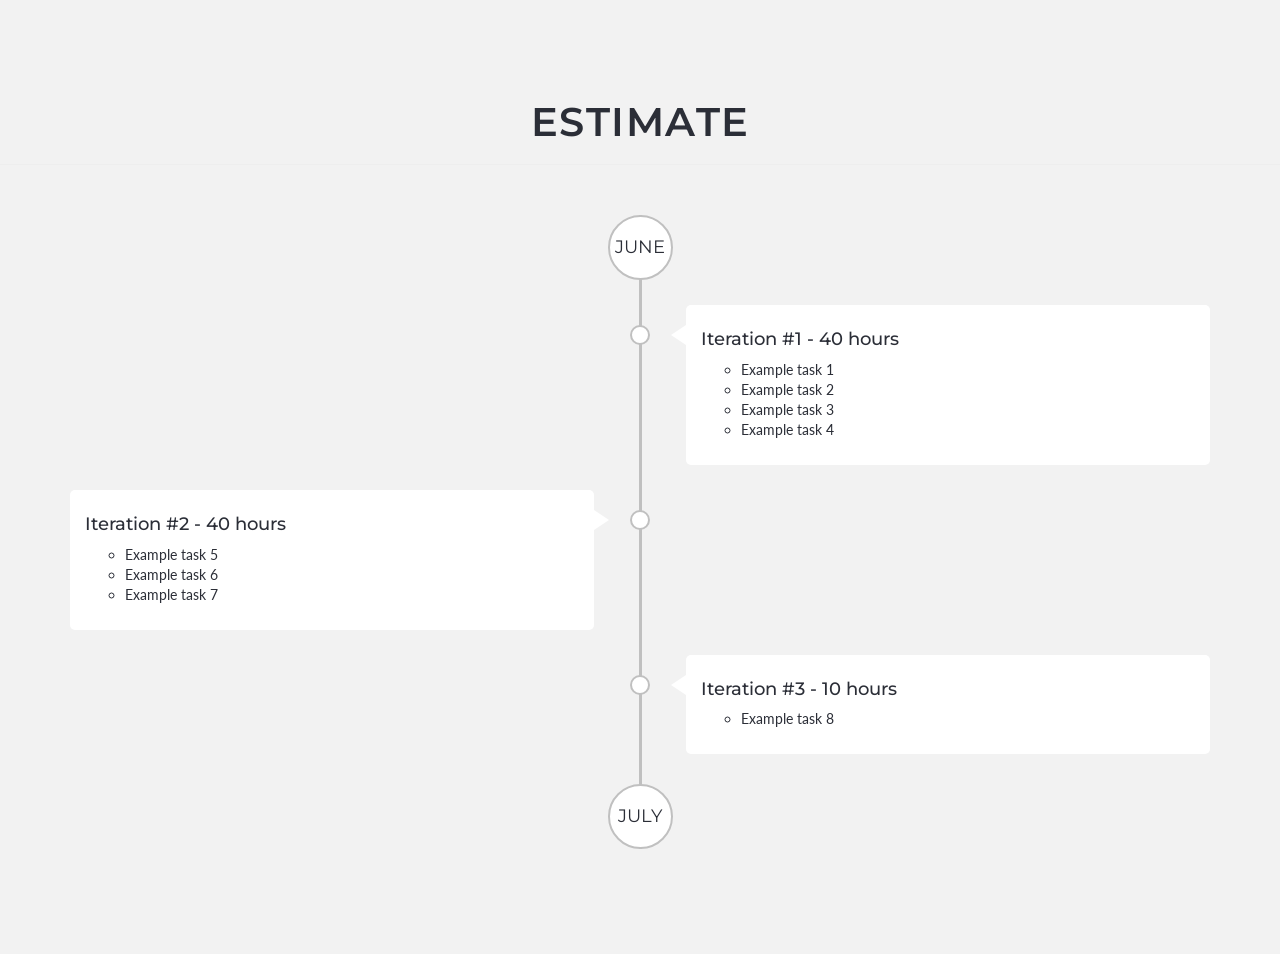
==== public/index.html @ 332f1a4d "Create ruby structure" ====
<!DOCTYPE html>
<html lang="en">
  <head>
    <meta charset="UTF-8">
    <title>Timeline for Proposals</title>
    <!-- Stylesheets -->
    <link rel="stylesheet" type="text/css" href="css/bootstrap.min.css">
    <link rel="stylesheet" type="text/css" href="css/animate.css">
    <link rel="stylesheet" type="text/css" href="css/timeline.css">
    
    <!-- Fonts -->
    <link href='http://fonts.googleapis.com/css?family=Montserrat:700,400' rel='stylesheet' type='text/css'>
    <link href='http://fonts.googleapis.com/css?family=Lato:100,300,400,700' rel='stylesheet' type='text/css'>

  </head>
  <body>
    <section id="history">
      <div class="title">
        <h1>ESTIMATE</h1>
        <hr>
      </div>
        <div class="container">
          <ul class="timeline"></ul>
      </div>
    </section>

    <script type="text/javascript" src="js/yaml.js"></script>
    <script src="//code.jquery.com/jquery-1.11.0.min.js"></script>
    <script type="text/javascript" src="js/main.js"></script>

  </body>
</html>
---- public/css/timeline.css ----
/* =Common Styles
-------------------------------------------------------------- */

body {
  font-family: 'Montserrat', 'sans-serif';
  color: #2b2e37;
}

p {
  font-family: 'Lato', 'sans-serif';
}

section {
  padding-top: 80px;
  padding-bottom: 80px;
  min-height: 300px;
  background-color: #fff;
  position: relative;
  z-index: 10;
}

.title h1 {
  text-align: center;
  font-size: 40px;
  font-weight: 600;
  letter-spacing: 1.5px;
}

.center {
  text-align: center;
}

/* =Background
-------------------------------------------------------------- */

#backgrounds {
  position: fixed;
  width: 100%;
  height: 100%;
  top: 0;
  left: 0;
}

/* =Timeline
-------------------------------------------------------------- */

#history{
  background-color: #F2F2F2;
}

.timeline {
  padding: 0;
  margin: 0;
  list-style: none;
  position: relative;
}

.timeline:before {
  content: " ";
  top: 0;
  bottom: 0;
  position: absolute;
  width: 3px;
  background-color: #c0c0c0;
  left: 0;
  right: 0;
  margin: auto;
}

.timeline > li {
  position: relative;
  margin-bottom: 25px;
}

.timeline > li:before, .timeline > li:after {
  content: " ";
  display: table;
}

.timeline > li:after {
  clear: both;
}

.month {
  width: 65px;
  height: 65px;
  margin: 30px auto;
  text-align: center;
  background-color: #fff;
  border: 2px solid #c0c0c0;
  border-radius: 50%;
  font-size: 18px;
  z-index: 100;
  position: relative;
  line-height: 60px;
}

.timeline-panel {
  width: 46%;
  float: left;
  background-color: #FFF;
  border-radius: 5px;
  padding: 15px;
  transition: all .3s ease;
}

.timeline-panel:before {
  content: "";
  position: absolute;
  border-top: 10px solid rgba(0, 0, 0, 0);
  border-bottom: 10px solid rgba(0, 0, 0, 0);
  top: 20px;
  transition: all .3s ease;
}

.timeline-panel:after {
  content: "";
  position: absolute;
  width: 20px;
  height: 20px;
  background-color: #FFF;
  top: 20px;
  border-radius: 50%;
  left: 50%;
  margin-left: -10px;
  border: 2px solid #c0c0c0;
  transition: all .3s ease;
}

.timeline-panel.left {
  text-align: left;
}

.timeline-panel.left:before {
  left: 0;
  margin-left: 46%;
  border-left: 15px solid #FFF;
}

.timeline-panel.right {
  float: right;
}

.timeline-panel.right:hover {
  margin-left: 0;
  margin-right: 1%;
}

.timeline-panel.right:hover:before {
  margin-right: 47%;
}

.timeline-panel.right:before {
  border-right: 15px solid #fff;
  right: 0;
  margin-right: 46%;
}

.timeline-panel:hover {
  cursor: default;
  margin-left: 1%;
}

.timeline-panel:hover:before {
  margin-left: 47%;
}

.timeline-panel:hover:after {
  border: 6px solid transparent;
}

.timeline-panel p {
  font-size: 14px;
  color: #2b2e37;
}

.date {
  display: block;
  font-family: 'Lato', 'sans-serif';
  font-size: 19px;
}

.timeline-panel:hover:after {
  border-color: #31BE6F;
}
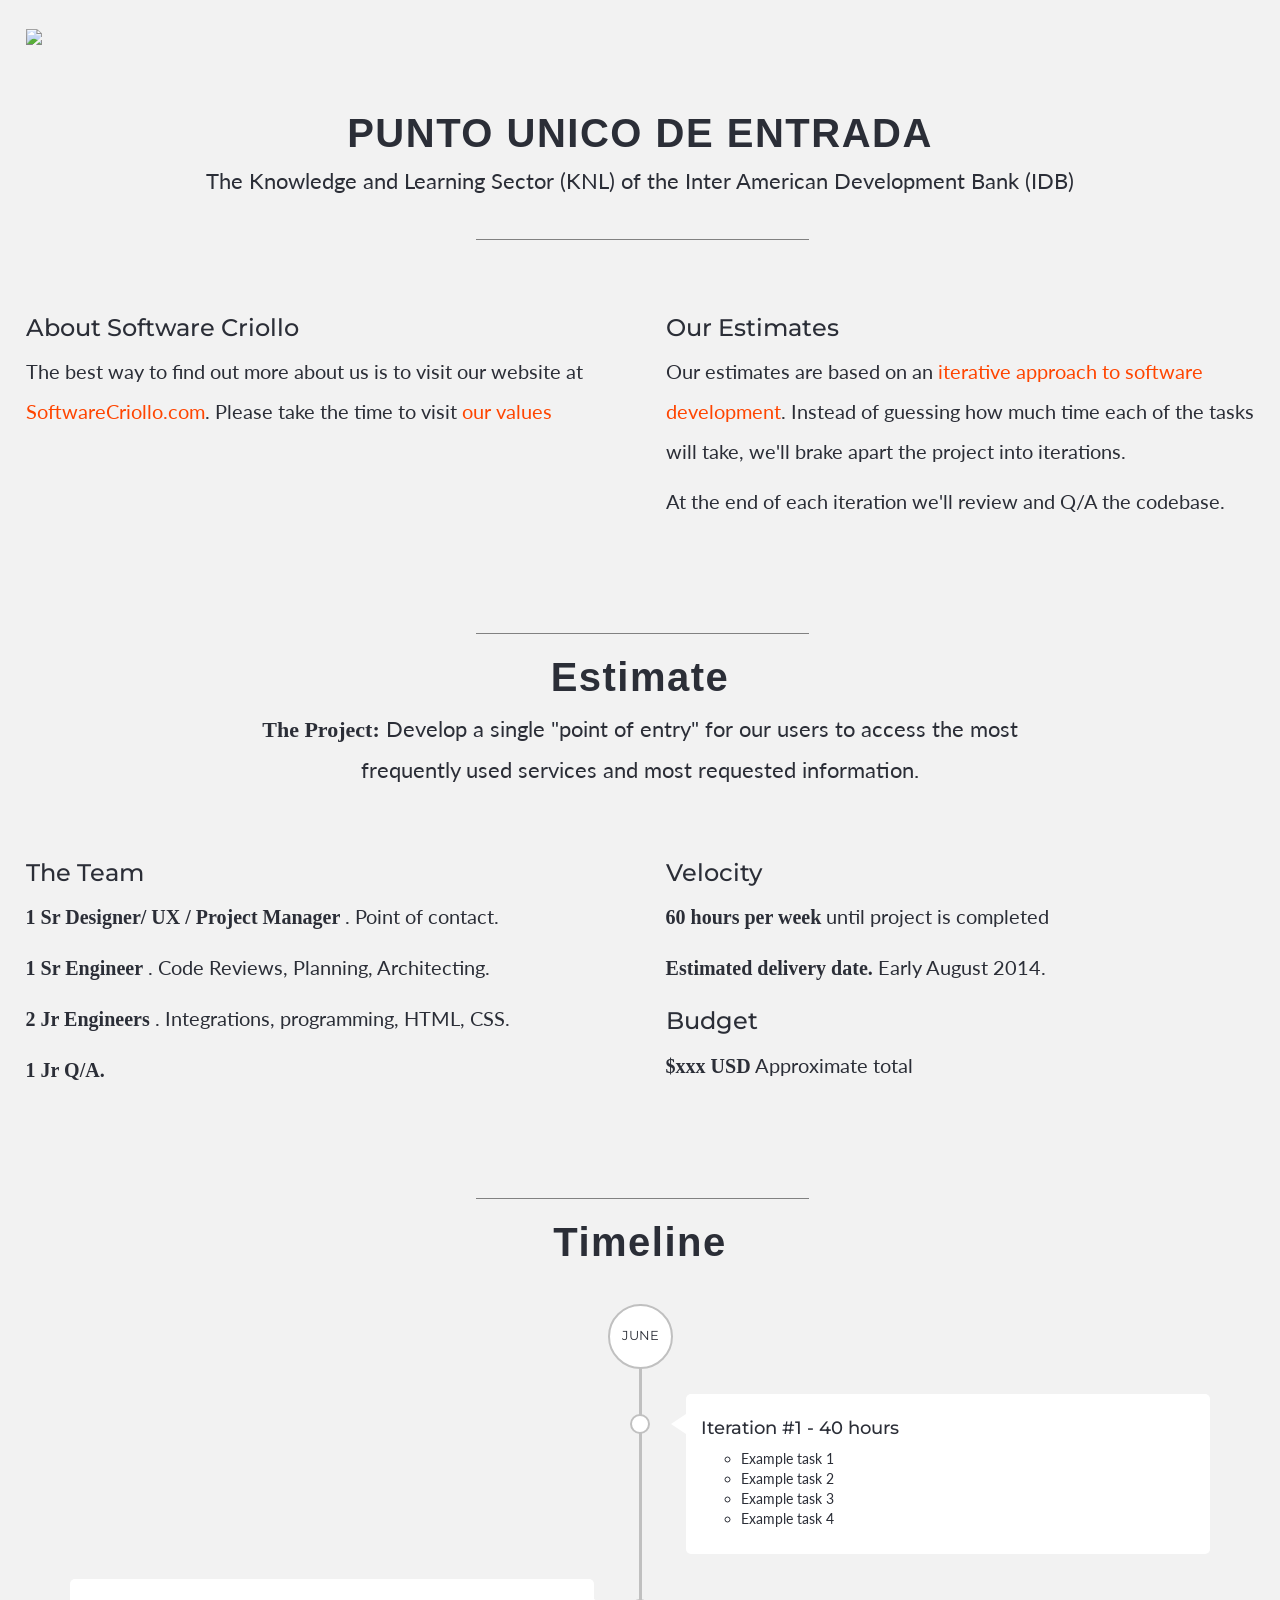
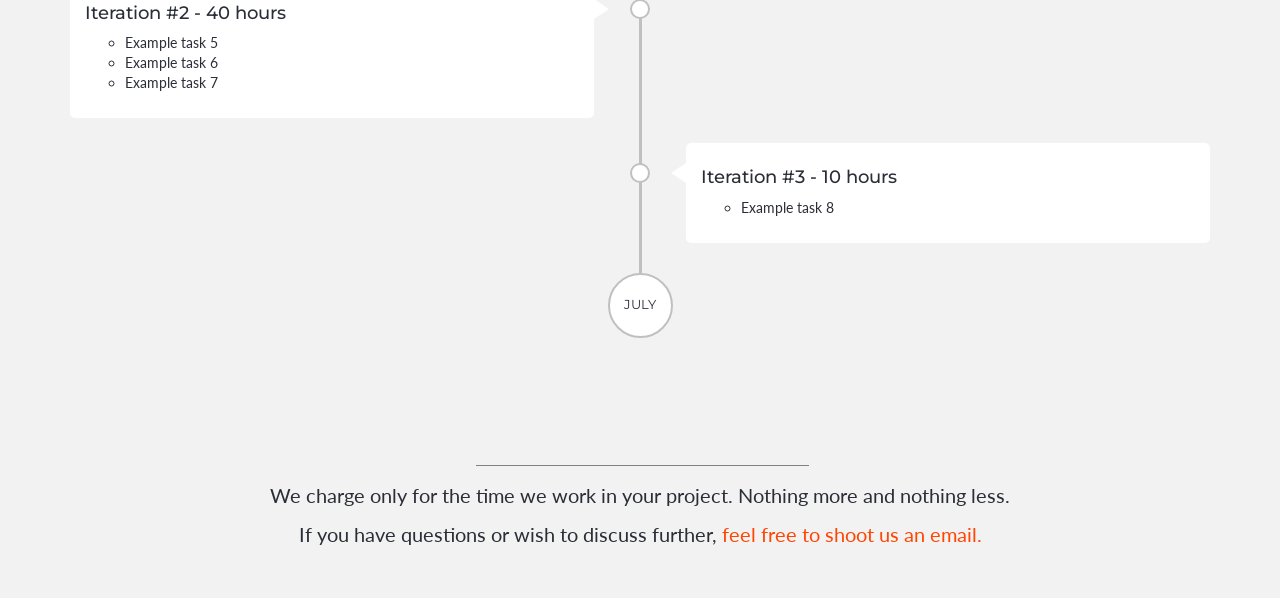
==== commit 0a0e9a27: "index.html index.html: Add sections header,entrada, estimate, footer" ====
--- a/public/index.html
+++ b/public/index.html
@@ -14,14 +14,72 @@
 
   </head>
   <body>
+    <section id="header">
+      <div class="logo_left">
+      <a href="/"><img src="/images/logo.svg"></a>
+      </div>
+    </section> 
+    <section id="entrada">
+     <div class="title">
+      <h1>PUNTO UNICO DE ENTRADA</h1>
+     </div>
+     <div class="subtitle">
+        <p>The Knowledge and Learning Sector (KNL) of the Inter American Development Bank (IDB)</p>
+        <hr>
+        <br>
+        <br>
+     </div>
+     <div class="container-left">
+        <h3>About Software Criollo</h3>
+        <p>The best way to find out more about us is to visit our website at <a href="http://softwarecriollo.com" target="_blank">SoftwareCriollo.com</a>. Please take the time to visit <a href="http://softwarecriollo.com/values" target="_blank">our values</a></p>
+     </div>
+     <div class="container-right">
+        <h3>Our Estimates</h3>
+        <p> Our estimates are based on an <a href="http://softwarecriollo.com" target="_blank">iterative approach to software development</a>. Instead of guessing how much time each of the tasks will take, we'll brake apart the project into iterations.</p>
+        <p>At the end of each iteration we'll review and Q/A the codebase.</p>
+     </div> 
+    </section>
+    <section id="estimate">
+      <div class="title">
+      <hr>
+      <h1>Estimate</h1>
+      </div>
+      <div class="subtitle">
+        <p><strong>The Project:</strong> Develop a single "point of entry" for our users to access the most frequently used services and most requested information.</p>
+        <br>
+        <br>
+      </div>
+      <div class="container-left">
+        <h3>The Team</h3>
+        <p><strong>1 Sr Designer/ UX / Project Manager</strong> . Point of contact.</p>
+        <p><strong>1 Sr Engineer</strong> . Code Reviews, Planning, Architecting.</p>
+        <p><strong>2 Jr Engineers</strong> . Integrations, programming, HTML, CSS.</p>
+        <p><strong>1 Jr Q/A.</strong></p>
+      </div>
+      <div class="container-right">
+        <h3>Velocity</h3>
+        <p><strong>60 hours per week</strong> until project is completed</p>
+        <p><strong> Estimated delivery date.</strong> Early August 2014.</p>
+        <h3>Budget</h3>
+        <p><strong>$xxx USD</strong> Approximate total</p>
+      </div> 
+    </section>
     <section id="history">
       <div class="title">
-        <h1>ESTIMATE</h1>
         <hr>
+        <h1>Timeline</h1>
       </div>
         <div class="container">
           <ul class="timeline"></ul>
       </div>
+    </section>
+    <section id="footer">
+      <div class="title">
+        <hr>
+        <p>We charge only for the time we work in your project. Nothing more and nothing less.</p>
+        <p>If you have questions or wish to discuss further, <a href="http://softwarecriollo.com" target="_blank">feel free to shoot us an email.</a></p>
+      </div>
+
     </section>
 
     <script type="text/javascript" src="js/yaml.js"></script>
--- a/public/css/timeline.css
+++ b/public/css/timeline.css
@@ -11,10 +11,10 @@
 }
 
 section {
-  padding-top: 80px;
-  padding-bottom: 80px;
-  min-height: 300px;
-  background-color: #fff;
+  padding-top: 20px;
+  padding-bottom: 40px;
+  min-height: 100px;
+  background-color: #F2F2F2;
   position: relative;
   z-index: 10;
 }
@@ -24,6 +24,7 @@
   font-size: 40px;
   font-weight: 600;
   letter-spacing: 1.5px;
+  font-family:sans-serif;
 }
 
 .center {
@@ -41,12 +42,73 @@
   left: 0;
 }
 
+/* Estimate 
+
+--------------------------------------------------------------*/
+
+#estimate .subtitle p{
+  font-size: 22px;
+  text-align: center;
+  margin-left: 20%;
+  width: 60%;
+  line-height: 40px;
+}
+
+#entrada .subtitle p{
+  width: 100%;
+  font-size: 22px;
+  text-align: center;
+}
+
+.container-left p{
+  font-size: 20px;
+  width: 100%;
+  line-height: 40px;
+}
+
+.container-right p{
+  font-size: 20px;
+  margin-left: 52%;
+  width: 48%;
+  line-height: 40px;
+}
+
+.container-right h3{
+  margin-left: 52%;
+}
+
+.estimate .strong{
+  font-weight: bold
+}
+
+.container-left {
+  float: left;
+  margin-left: 2%;
+  width: 45%;
+}
+
+#header{
+  padding-top: 2%; 
+  padding-bottom: 2%;
+  padding-left: 2%;
+  min-height: 0%;
+}
+
+#footer p{
+  text-align: center;
+  font-size: 20px;
+}
+
+
 /* =Timeline
 -------------------------------------------------------------- */
 
 #history{
   background-color: #F2F2F2;
 }
+
+
+
 
 .timeline {
   padding: 0;
@@ -89,7 +151,7 @@
   background-color: #fff;
   border: 2px solid #c0c0c0;
   border-radius: 50%;
-  font-size: 18px;
+  font-size: .9em;
   z-index: 100;
   position: relative;
   line-height: 60px;
@@ -182,4 +244,4 @@
 
 .timeline-panel:hover:after {
   border-color: #31BE6F;
-}+}
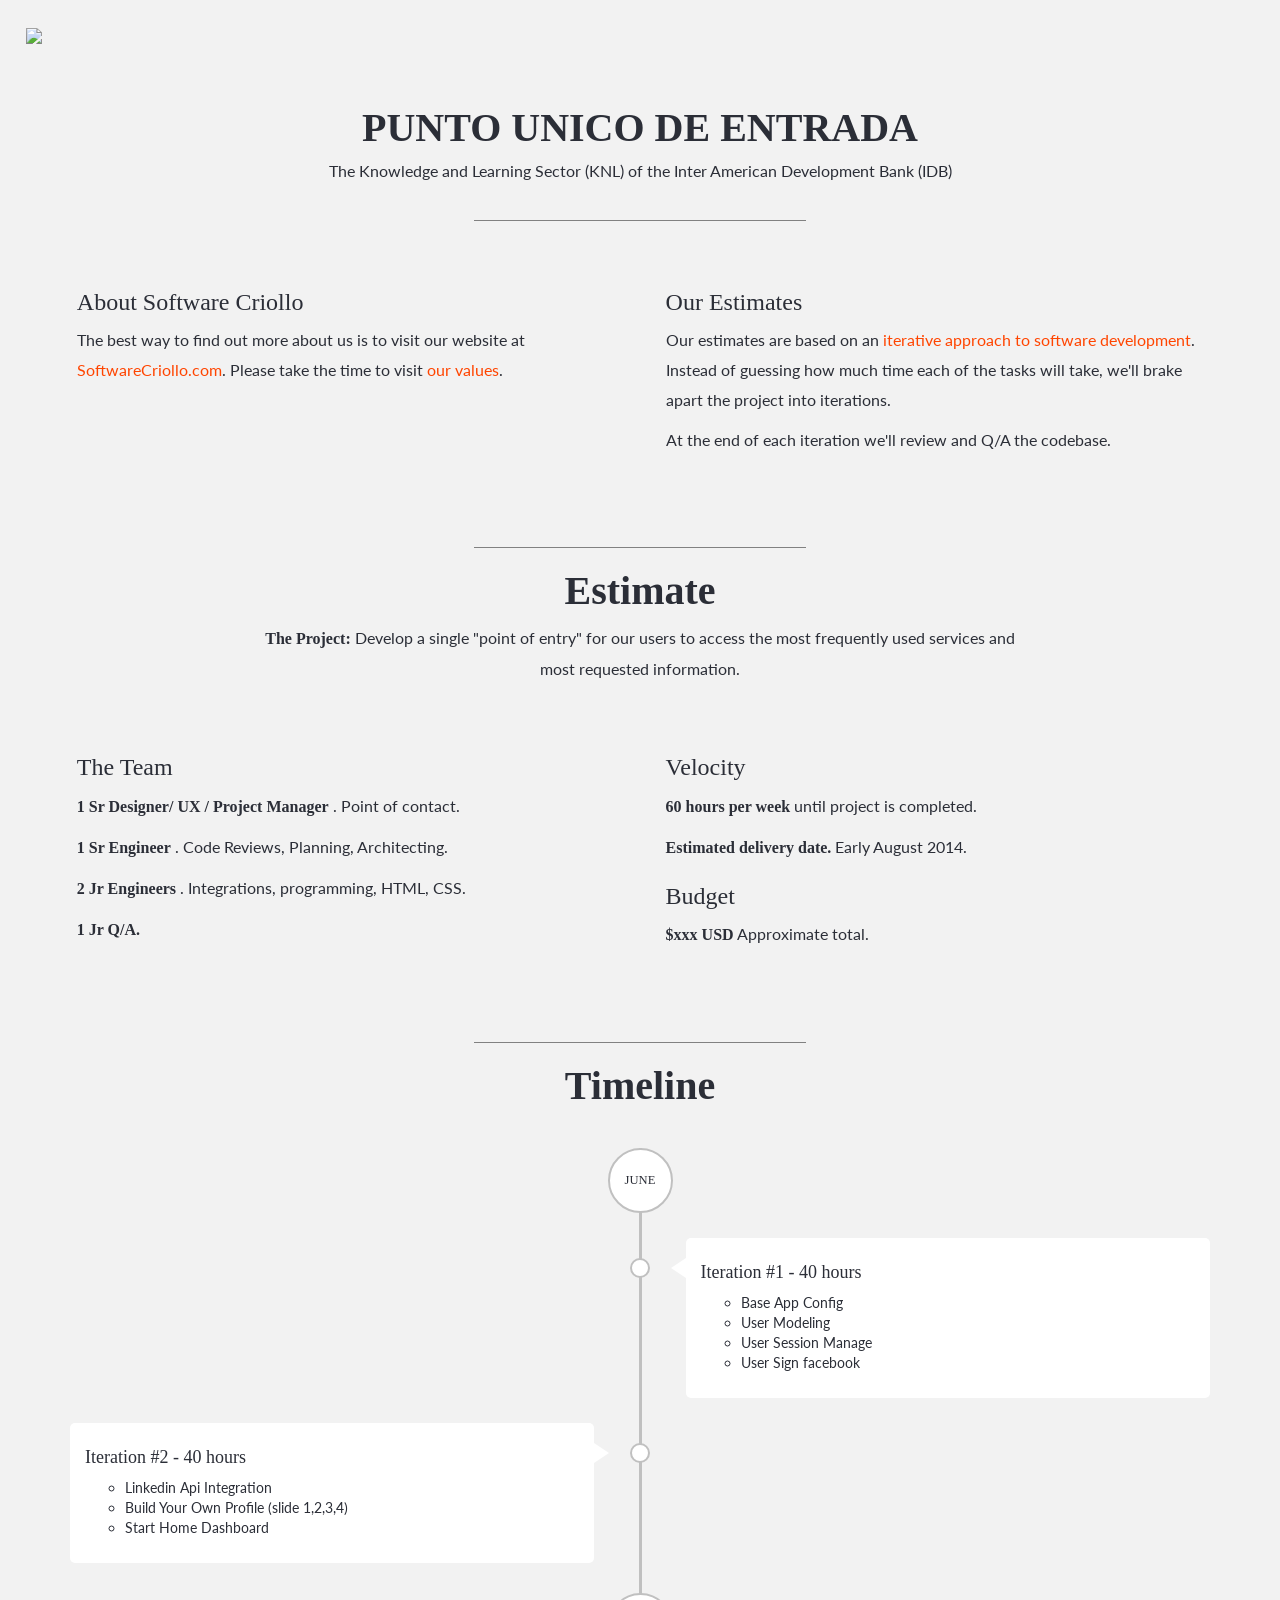
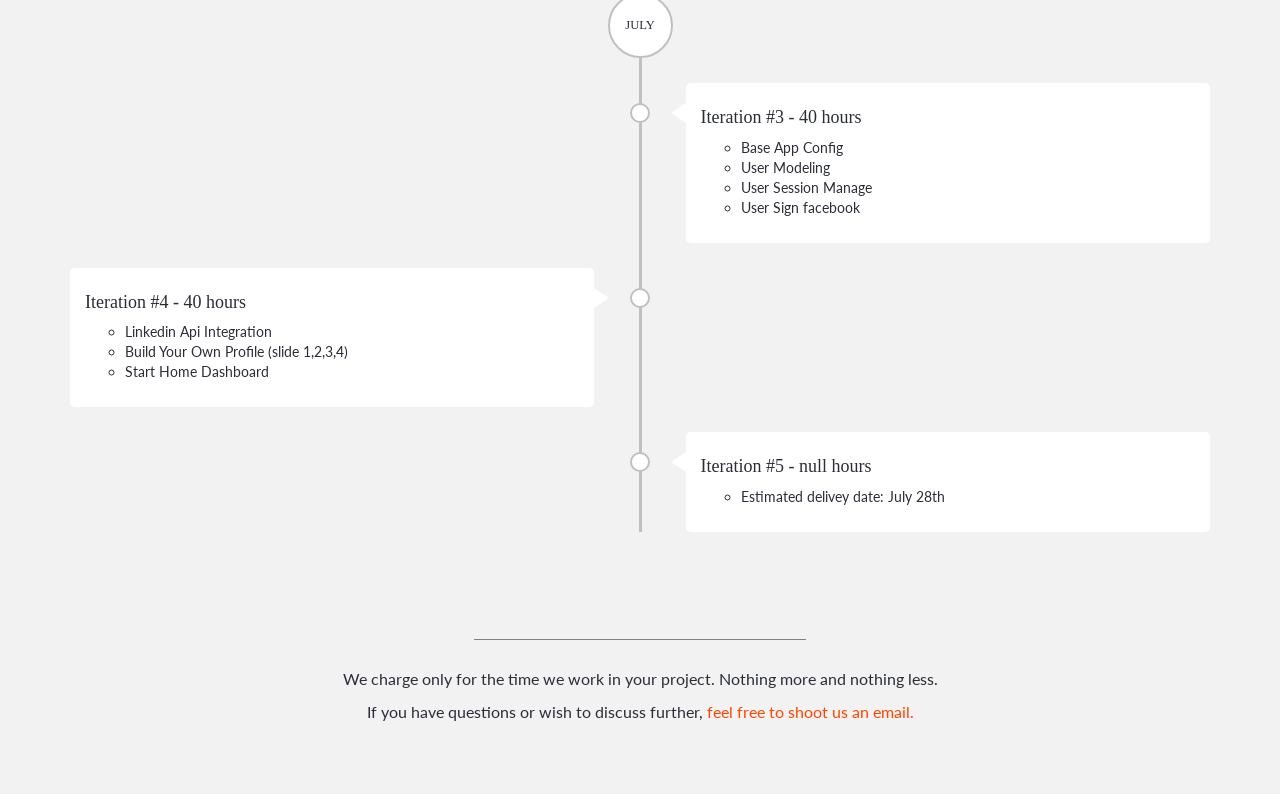
==== commit e84091d4: "timeline Modify details" ====
--- a/public/index.html
+++ b/public/index.html
@@ -25,17 +25,18 @@
      </div>
      <div class="subtitle">
         <p>The Knowledge and Learning Sector (KNL) of the Inter American Development Bank (IDB)</p>
+        <br>
         <hr>
         <br>
         <br>
      </div>
      <div class="container-left">
         <h3>About Software Criollo</h3>
-        <p>The best way to find out more about us is to visit our website at <a href="http://softwarecriollo.com" target="_blank">SoftwareCriollo.com</a>. Please take the time to visit <a href="http://softwarecriollo.com/values" target="_blank">our values</a></p>
+        <p>The best way to find out more about us is to visit our website at <a href="http://softwarecriollo.com" target="_blank">SoftwareCriollo.com</a>. Please take the time to visit <a href="http://softwarecriollo.com/values" target="_blank">our values</a>.</p>
      </div>
      <div class="container-right">
         <h3>Our Estimates</h3>
-        <p> Our estimates are based on an <a href="http://softwarecriollo.com" target="_blank">iterative approach to software development</a>. Instead of guessing how much time each of the tasks will take, we'll brake apart the project into iterations.</p>
+        <p> Our estimates are based on an <a href="http://softwarecriollo.com/thoughts/software-specification" target="_blank">iterative approach to software development</a>. Instead of guessing how much time each of the tasks will take, we'll brake apart the project into iterations.</p>
         <p>At the end of each iteration we'll review and Q/A the codebase.</p>
      </div> 
     </section>
@@ -58,10 +59,10 @@
       </div>
       <div class="container-right">
         <h3>Velocity</h3>
-        <p><strong>60 hours per week</strong> until project is completed</p>
+        <p><strong>60 hours per week</strong> until project is completed.</p>
         <p><strong> Estimated delivery date.</strong> Early August 2014.</p>
         <h3>Budget</h3>
-        <p><strong>$xxx USD</strong> Approximate total</p>
+        <p><strong>$xxx USD</strong> Approximate total.</p>
       </div> 
     </section>
     <section id="history">
@@ -76,8 +77,9 @@
     <section id="footer">
       <div class="title">
         <hr>
+        <br>
         <p>We charge only for the time we work in your project. Nothing more and nothing less.</p>
-        <p>If you have questions or wish to discuss further, <a href="http://softwarecriollo.com" target="_blank">feel free to shoot us an email.</a></p>
+        <p>If you have questions or wish to discuss further, <a href="mailto:info@softwarecriollo.com">feel free to shoot us an email.</a></p>
       </div>
 
     </section>
--- a/public/css/timeline.css
+++ b/public/css/timeline.css
@@ -2,7 +2,7 @@
 -------------------------------------------------------------- */
 
 body {
-  font-family: 'Montserrat', 'sans-serif';
+  font-family: 'museosans','sans-serif' !important;
   color: #2b2e37;
 }
 
@@ -11,8 +11,8 @@
 }
 
 section {
-  padding-top: 20px;
-  padding-bottom: 40px;
+  padding-top: 15px;
+  padding-bottom: 60px;
   min-height: 100px;
   background-color: #F2F2F2;
   position: relative;
@@ -23,8 +23,7 @@
   text-align: center;
   font-size: 40px;
   font-weight: 600;
-  letter-spacing: 1.5px;
-  font-family:sans-serif;
+  font-family: 'sans-serif';
 }
 
 .center {
@@ -47,30 +46,30 @@
 --------------------------------------------------------------*/
 
 #estimate .subtitle p{
-  font-size: 22px;
+  font-size: 16px;
   text-align: center;
   margin-left: 20%;
   width: 60%;
-  line-height: 40px;
+  line-height: 30px;
 }
 
 #entrada .subtitle p{
   width: 100%;
-  font-size: 22px;
+  font-size: 16px;
   text-align: center;
 }
 
 .container-left p{
-  font-size: 20px;
+  font-size: 16px;
   width: 100%;
-  line-height: 40px;
+  line-height: 30px;
 }
 
 .container-right p{
-  font-size: 20px;
+  font-size: 16px;
   margin-left: 52%;
-  width: 48%;
-  line-height: 40px;
+  width: 43%;
+  line-height: 30px;
 }
 
 .container-right h3{
@@ -83,7 +82,7 @@
 
 .container-left {
   float: left;
-  margin-left: 2%;
+  margin-left: 6%;
   width: 45%;
 }
 
@@ -96,7 +95,7 @@
 
 #footer p{
   text-align: center;
-  font-size: 20px;
+  font-size: 16px;
 }
 
 
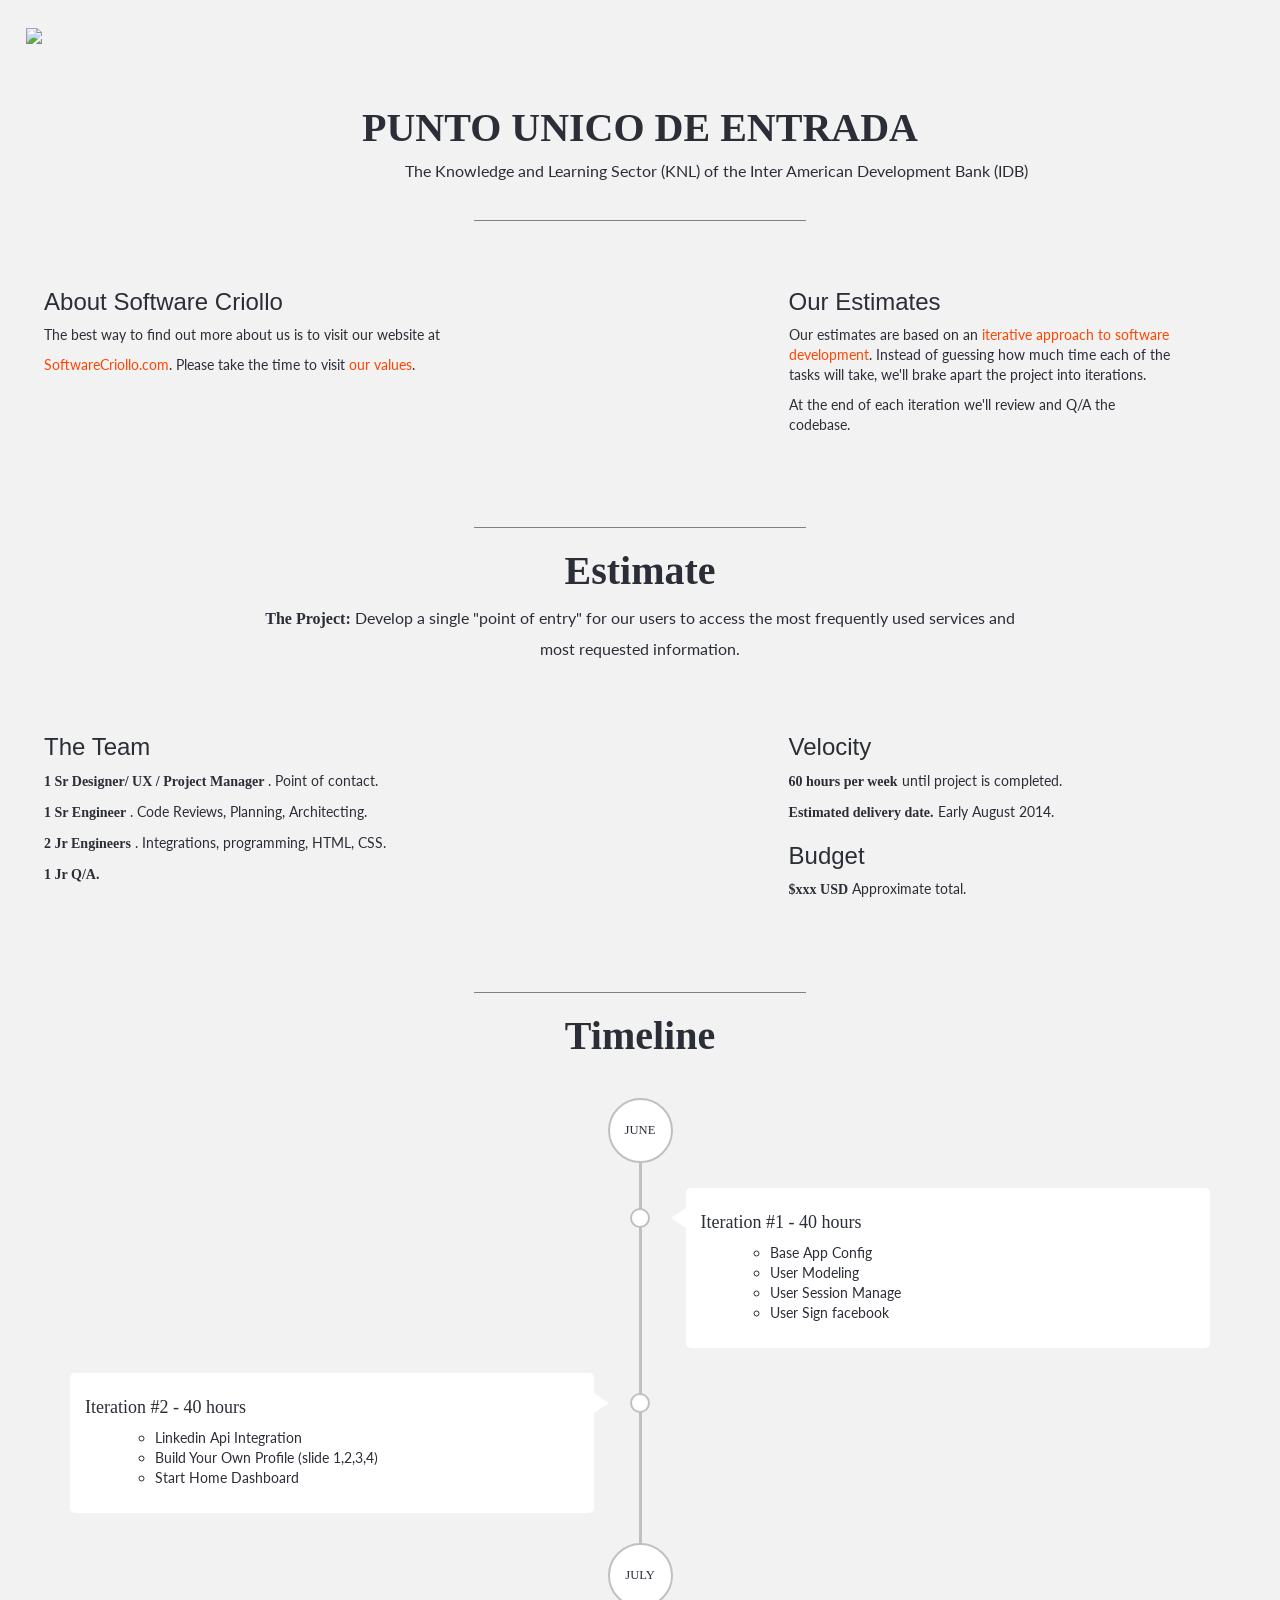
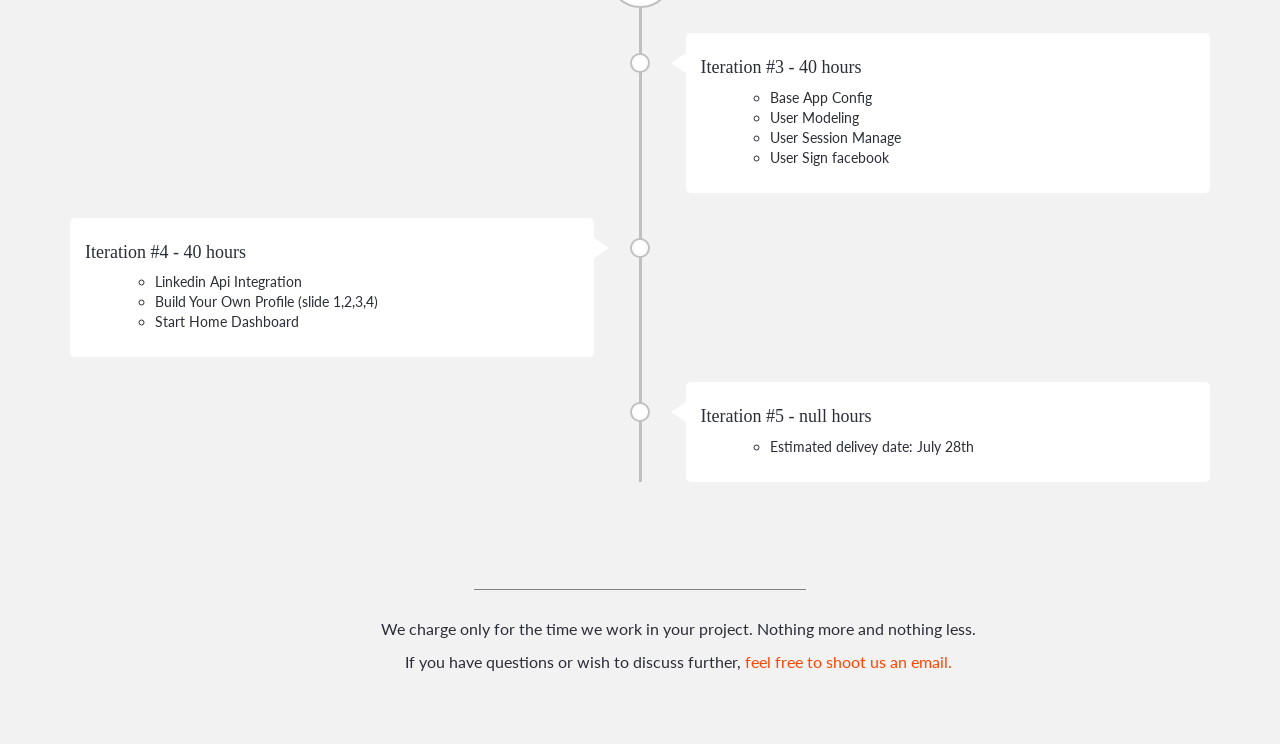
==== commit c5507333: "responsive Modify responsive columns" ====
--- a/public/index.html
+++ b/public/index.html
@@ -30,15 +30,11 @@
         <br>
         <br>
      </div>
-     <div class="container-left">
-        <h3>About Software Criollo</h3>
-        <p>The best way to find out more about us is to visit our website at <a href="http://softwarecriollo.com" target="_blank">SoftwareCriollo.com</a>. Please take the time to visit <a href="http://softwarecriollo.com/values" target="_blank">our values</a>.</p>
-     </div>
-     <div class="container-right">
-        <h3>Our Estimates</h3>
-        <p> Our estimates are based on an <a href="http://softwarecriollo.com/thoughts/software-specification" target="_blank">iterative approach to software development</a>. Instead of guessing how much time each of the tasks will take, we'll brake apart the project into iterations.</p>
-        <p>At the end of each iteration we'll review and Q/A the codebase.</p>
-     </div> 
+
+     <div class="row">
+        <div class="col-xs-12 col-md-7"><h3>About Software Criollo</h3><p>The best way to find out more about us is to visit our website at </p><p><a href="http://softwarecriollo.com" target="_blank">SoftwareCriollo.com</a>. Please take the time to visit <a href="http://softwarecriollo.com/values" target="_blank">our values</a>.</p></div>
+        <div class="col-xs-12 col-md-4"><h3>Our Estimates</h3><p> Our estimates are based on an <a href="http://softwarecriollo.com/thoughts/software-specification" target="_blank">iterative approach to software development</a>. Instead of guessing how much time each of the tasks will take, we'll brake apart the project into iterations.</p><p>At the end of each iteration we'll review and Q/A the codebase.</p></div>
+      </div>
     </section>
     <section id="estimate">
       <div class="title">
@@ -50,20 +46,12 @@
         <br>
         <br>
       </div>
-      <div class="container-left">
-        <h3>The Team</h3>
-        <p><strong>1 Sr Designer/ UX / Project Manager</strong> . Point of contact.</p>
-        <p><strong>1 Sr Engineer</strong> . Code Reviews, Planning, Architecting.</p>
-        <p><strong>2 Jr Engineers</strong> . Integrations, programming, HTML, CSS.</p>
-        <p><strong>1 Jr Q/A.</strong></p>
+      
+      <div class="row">
+        <div class="col-xs-12 col-md-7"><h3>The Team</h3><p><strong>1 Sr Designer/ UX / Project Manager</strong> . Point of contact.</p><p><strong>1 Sr Engineer</strong> . Code Reviews, Planning, Architecting.</p><p><strong>2 Jr Engineers</strong> . Integrations, programming, HTML, CSS.</p><p><strong>1 Jr Q/A.</strong></p></div>
+        <div class="col-xs-12 col-md-4"><h3>Velocity</h3><p><strong>60 hours per week</strong> until project is completed.</p><p><strong> Estimated delivery date.</strong> Early August 2014.</p><h3>Budget</h3><p><strong>$xxx USD</strong> Approximate total.</p></div>
       </div>
-      <div class="container-right">
-        <h3>Velocity</h3>
-        <p><strong>60 hours per week</strong> until project is completed.</p>
-        <p><strong> Estimated delivery date.</strong> Early August 2014.</p>
-        <h3>Budget</h3>
-        <p><strong>$xxx USD</strong> Approximate total.</p>
-      </div> 
+
     </section>
     <section id="history">
       <div class="title">
--- a/public/css/timeline.css
+++ b/public/css/timeline.css
@@ -59,31 +59,9 @@
   text-align: center;
 }
 
-.container-left p{
-  font-size: 16px;
-  width: 100%;
-  line-height: 30px;
-}
-
-.container-right p{
-  font-size: 16px;
-  margin-left: 52%;
-  width: 43%;
-  line-height: 30px;
-}
-
-.container-right h3{
-  margin-left: 52%;
-}
 
 .estimate .strong{
   font-weight: bold
-}
-
-.container-left {
-  float: left;
-  margin-left: 6%;
-  width: 45%;
 }
 
 #header{
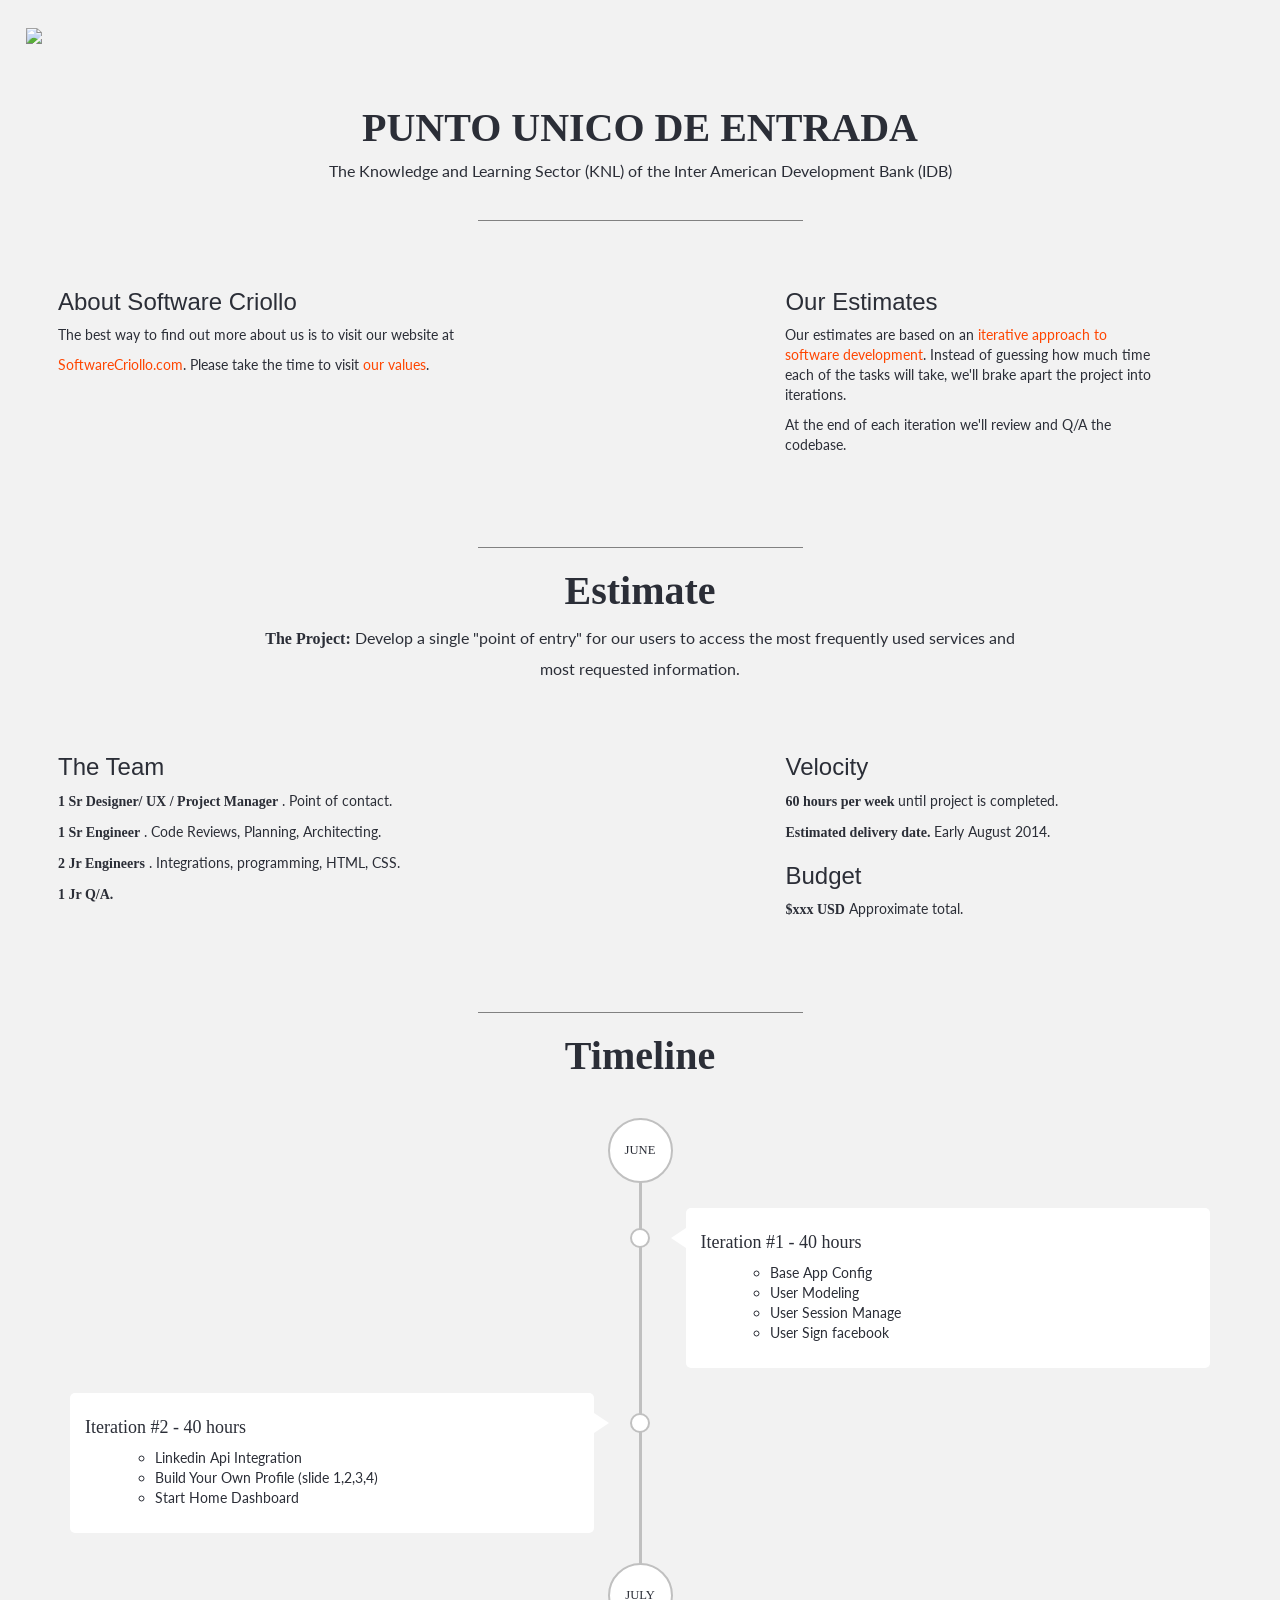
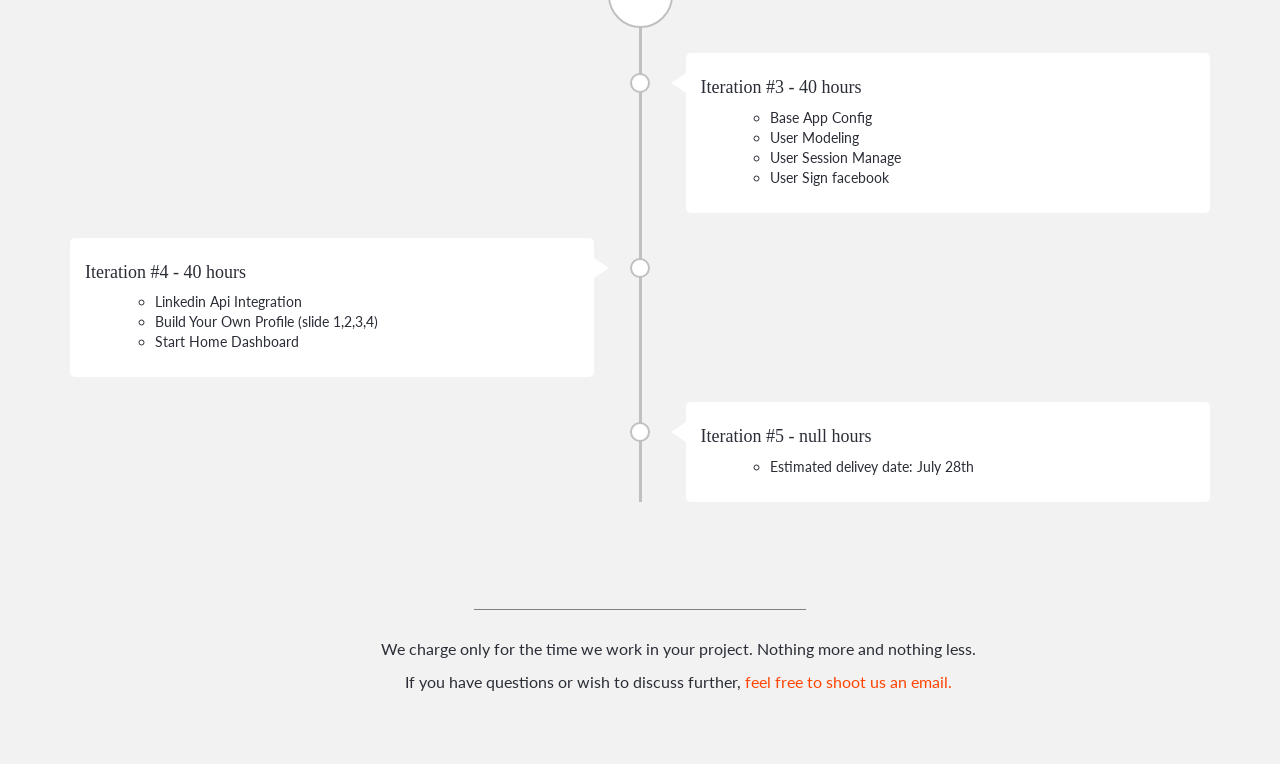
==== commit a0e680ff: "index add container in sections" ====
--- a/public/index.html
+++ b/public/index.html
@@ -19,7 +19,7 @@
       <a href="/"><img src="/images/logo.svg"></a>
       </div>
     </section> 
-    <section id="entrada">
+    <section id="entrada" class="container-fluid">
      <div class="title">
       <h1>PUNTO UNICO DE ENTRADA</h1>
      </div>
@@ -36,7 +36,7 @@
         <div class="col-xs-12 col-md-4"><h3>Our Estimates</h3><p> Our estimates are based on an <a href="http://softwarecriollo.com/thoughts/software-specification" target="_blank">iterative approach to software development</a>. Instead of guessing how much time each of the tasks will take, we'll brake apart the project into iterations.</p><p>At the end of each iteration we'll review and Q/A the codebase.</p></div>
       </div>
     </section>
-    <section id="estimate">
+    <section id="estimate" class="container-fluid">
       <div class="title">
       <hr>
       <h1>Estimate</h1>
@@ -53,7 +53,7 @@
       </div>
 
     </section>
-    <section id="history">
+    <section id="history" class="container-fluid">
       <div class="title">
         <hr>
         <h1>Timeline</h1>
--- a/public/css/timeline.css
+++ b/public/css/timeline.css
@@ -62,6 +62,10 @@
 
 .estimate .strong{
   font-weight: bold
+}
+
+#entrada .subtitle p{
+  margin: 0 0 10px;
 }
 
 #header{
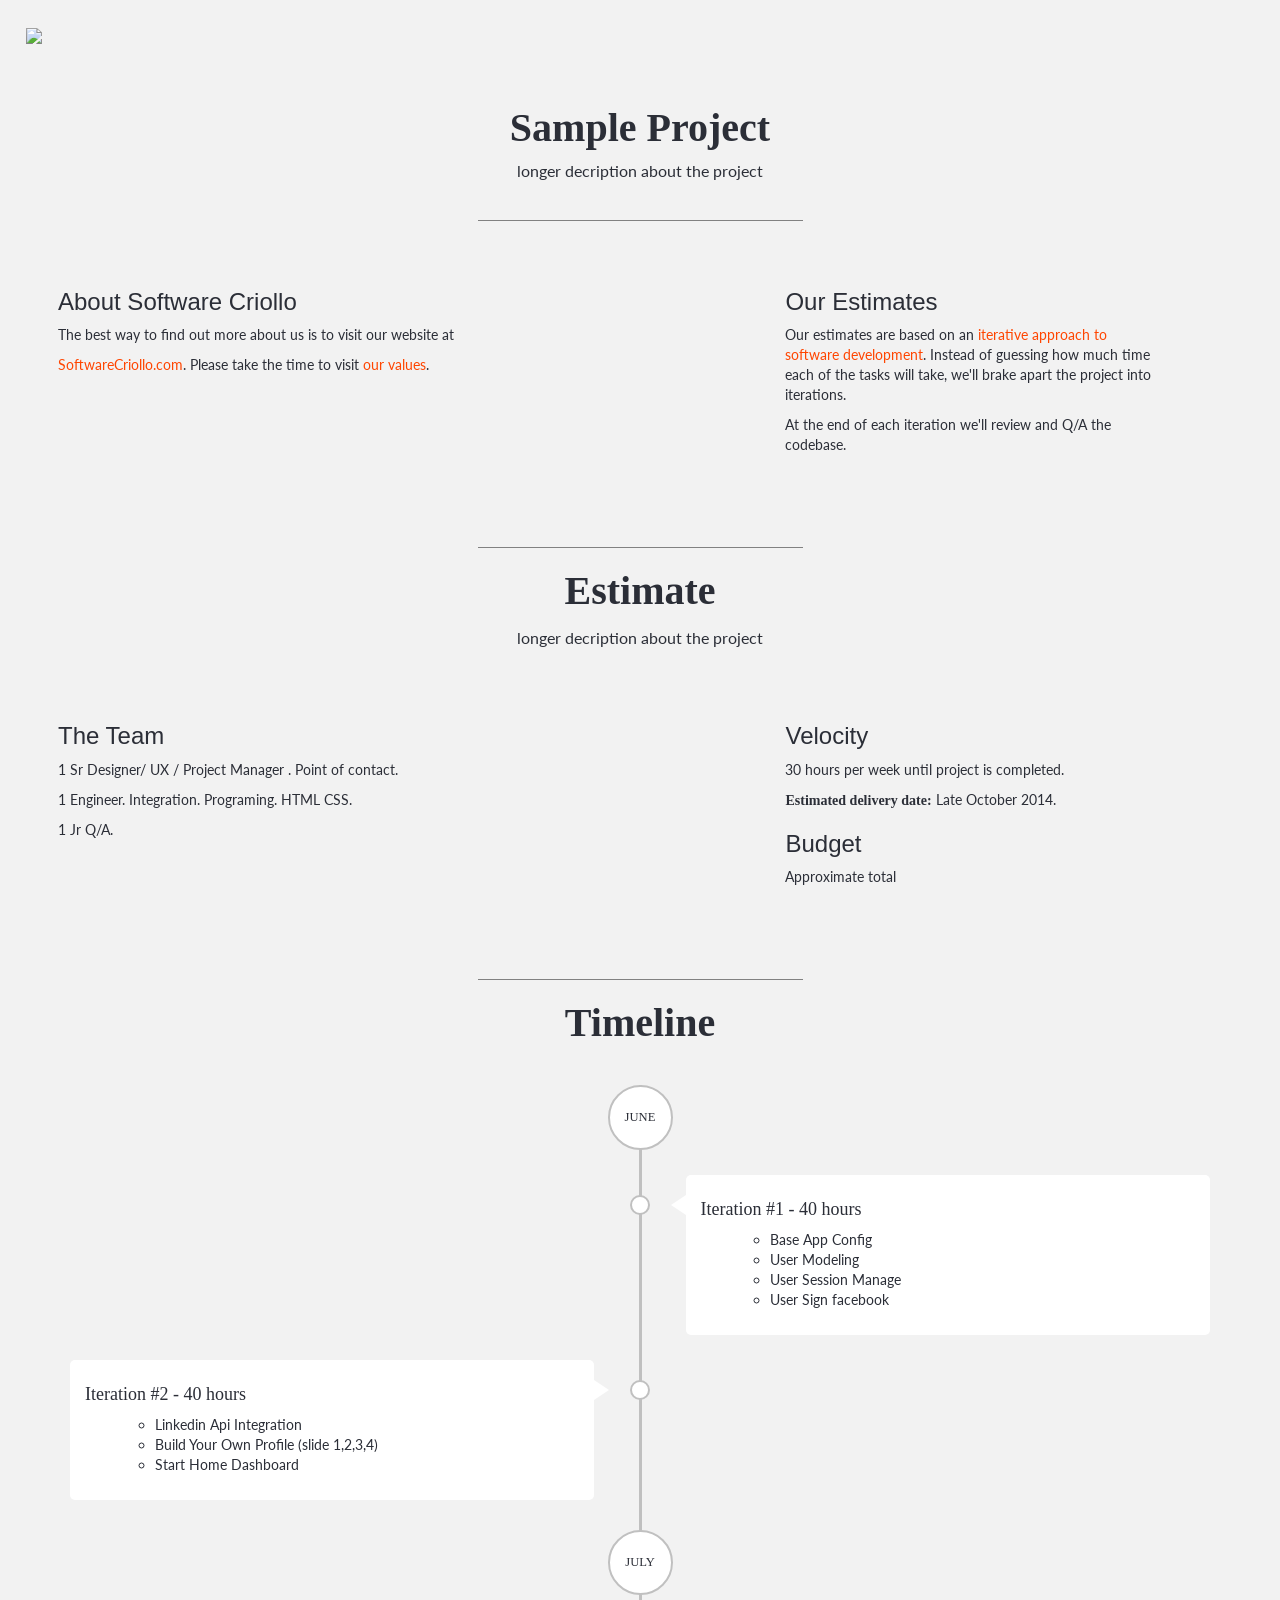
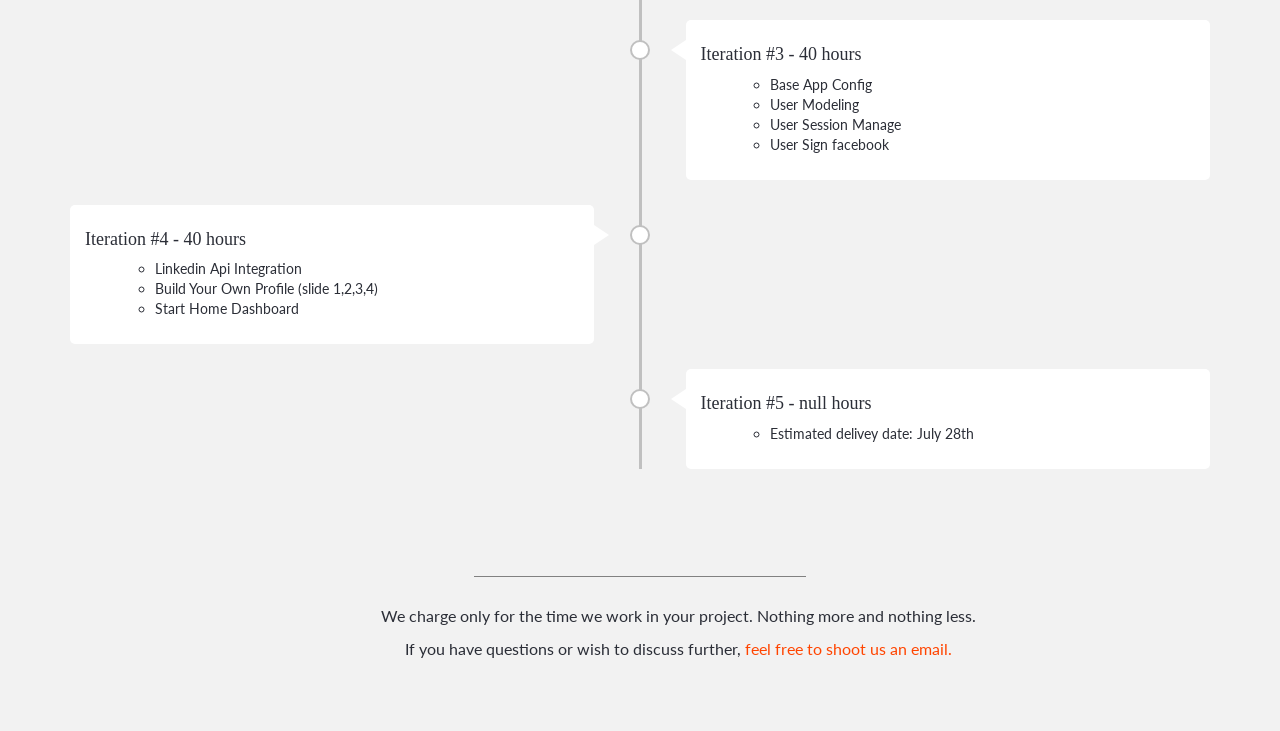
==== commit b7fb4c83: "Removing the hard coded project's attributes from HTML" ====
--- a/public/index.html
+++ b/public/index.html
@@ -48,8 +48,15 @@
       </div>
       
       <div class="row">
-        <div class="col-xs-12 col-md-7"><h3>The Team</h3><p><strong>1 Sr Designer/ UX / Project Manager</strong> . Point of contact.</p><p><strong>1 Sr Engineer</strong> . Code Reviews, Planning, Architecting.</p><p><strong>2 Jr Engineers</strong> . Integrations, programming, HTML, CSS.</p><p><strong>1 Jr Q/A.</strong></p></div>
-        <div class="col-xs-12 col-md-4"><h3>Velocity</h3><p><strong>60 hours per week</strong> until project is completed.</p><p><strong> Estimated delivery date.</strong> Early August 2014.</p><h3>Budget</h3><p><strong>$xxx USD</strong> Approximate total.</p></div>
+        <div class="col-xs-12 col-md-7">
+          <h3>The Team</h3>
+          <div class="team">
+          <p><strong>1 Sr Designer/ UX / Project Manager</strong> . Point of contact.</p>
+          <p><strong>1 Engineer</strong>. Integration. Programing. HTML CSS.</p>
+          <p><strong>1 Jr Q/A.</strong></p>
+        </div>
+        </div>
+        <div class="col-xs-12 col-md-4"><h3>Velocity</h3><p class="velocity"><strong>30 hours per week</strong> until project is completed.</p><p><strong> Estimated delivery date:</strong> <span class="delivery-date">Late October 2014.</span></p><h3>Budget</h3><p class="budget"></p></div>
       </div>
 
     </section>
@@ -77,4 +84,4 @@
     <script type="text/javascript" src="js/main.js"></script>
 
   </body>
-</html>+</html>
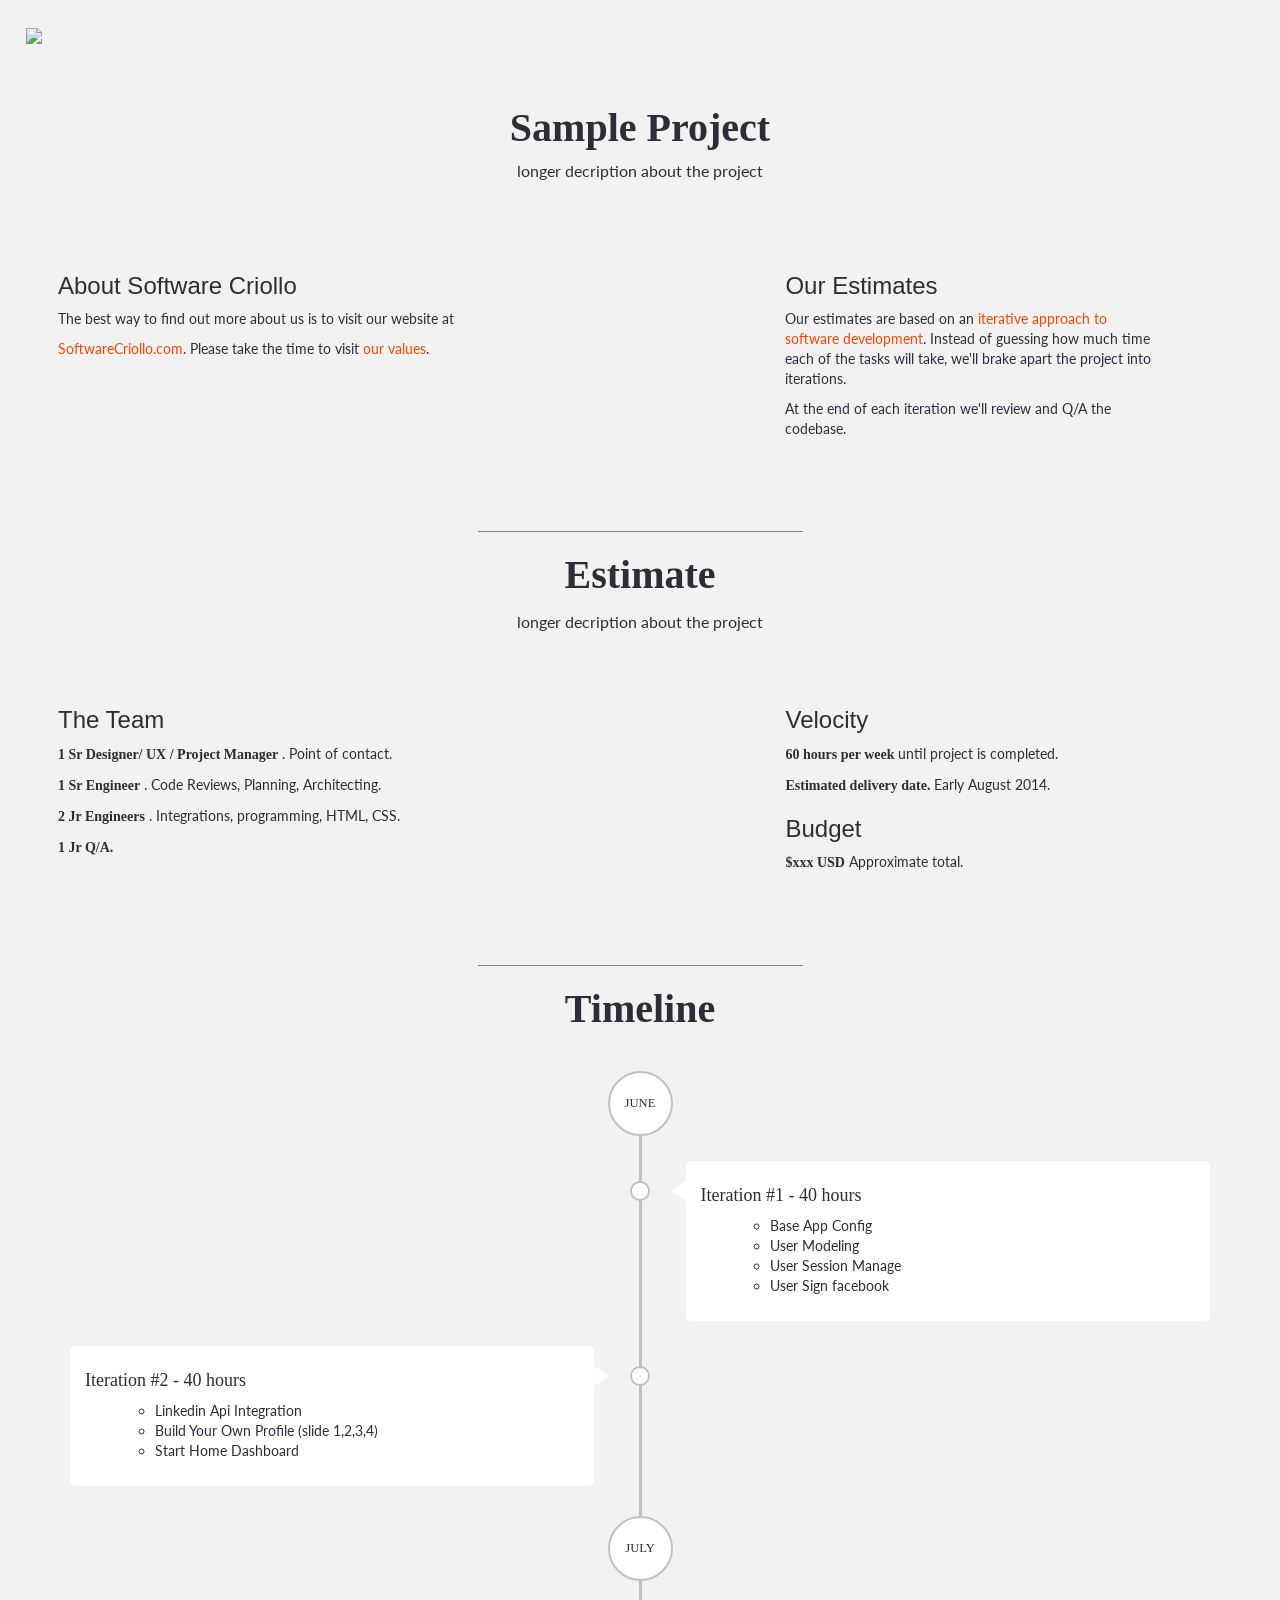
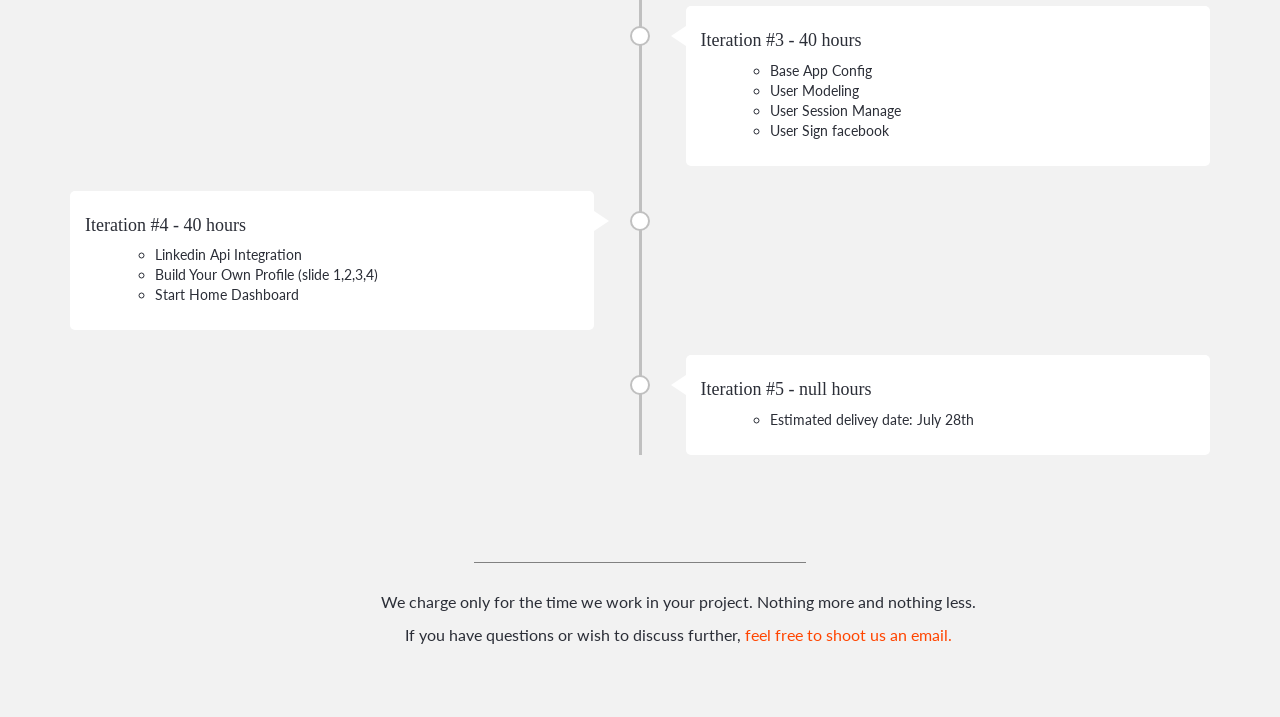
==== commit b74a1cb9: "Eliminating_br Eliminating br index.html Add padding-bottom" ====
--- a/public/index.html
+++ b/public/index.html
@@ -25,10 +25,6 @@
      </div>
      <div class="subtitle">
         <p>The Knowledge and Learning Sector (KNL) of the Inter American Development Bank (IDB)</p>
-        <br>
-        <hr>
-        <br>
-        <br>
      </div>
 
      <div class="row">
@@ -48,15 +44,8 @@
       </div>
       
       <div class="row">
-        <div class="col-xs-12 col-md-7">
-          <h3>The Team</h3>
-          <div class="team">
-          <p><strong>1 Sr Designer/ UX / Project Manager</strong> . Point of contact.</p>
-          <p><strong>1 Engineer</strong>. Integration. Programing. HTML CSS.</p>
-          <p><strong>1 Jr Q/A.</strong></p>
-        </div>
-        </div>
-        <div class="col-xs-12 col-md-4"><h3>Velocity</h3><p class="velocity"><strong>30 hours per week</strong> until project is completed.</p><p><strong> Estimated delivery date:</strong> <span class="delivery-date">Late October 2014.</span></p><h3>Budget</h3><p class="budget"></p></div>
+        <div class="col-xs-12 col-md-7"><h3>The Team</h3><p><strong>1 Sr Designer/ UX / Project Manager</strong> . Point of contact.</p><p><strong>1 Sr Engineer</strong> . Code Reviews, Planning, Architecting.</p><p><strong>2 Jr Engineers</strong> . Integrations, programming, HTML, CSS.</p><p><strong>1 Jr Q/A.</strong></p></div>
+        <div class="col-xs-12 col-md-4"><h3>Velocity</h3><p><strong>60 hours per week</strong> until project is completed.</p><p><strong> Estimated delivery date.</strong> Early August 2014.</p><h3>Budget</h3><p><strong>$xxx USD</strong> Approximate total.</p></div>
       </div>
 
     </section>
@@ -84,4 +73,4 @@
     <script type="text/javascript" src="js/main.js"></script>
 
   </body>
-</html>
+</html>
--- a/public/css/timeline.css
+++ b/public/css/timeline.css
@@ -66,6 +66,7 @@
 
 #entrada .subtitle p{
   margin: 0 0 10px;
+  padding-bottom: 60px;
 }
 
 #header{
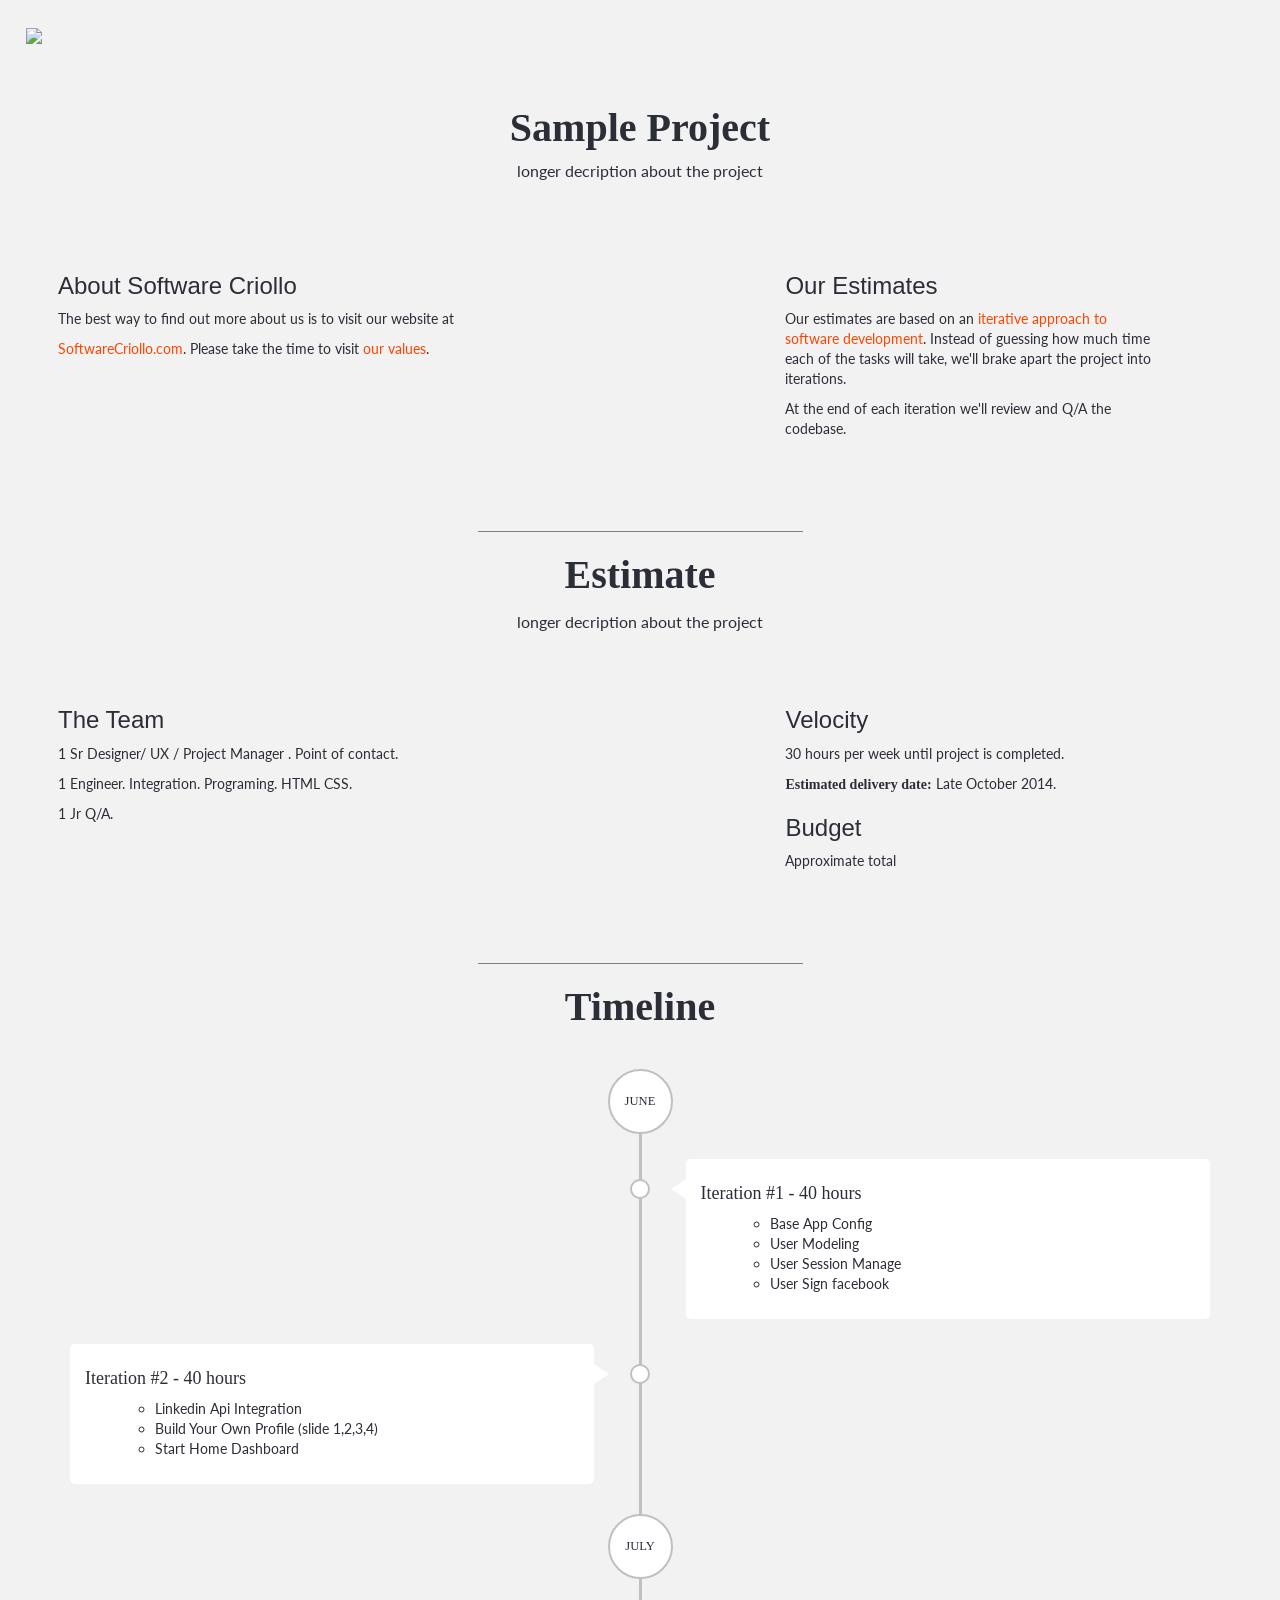
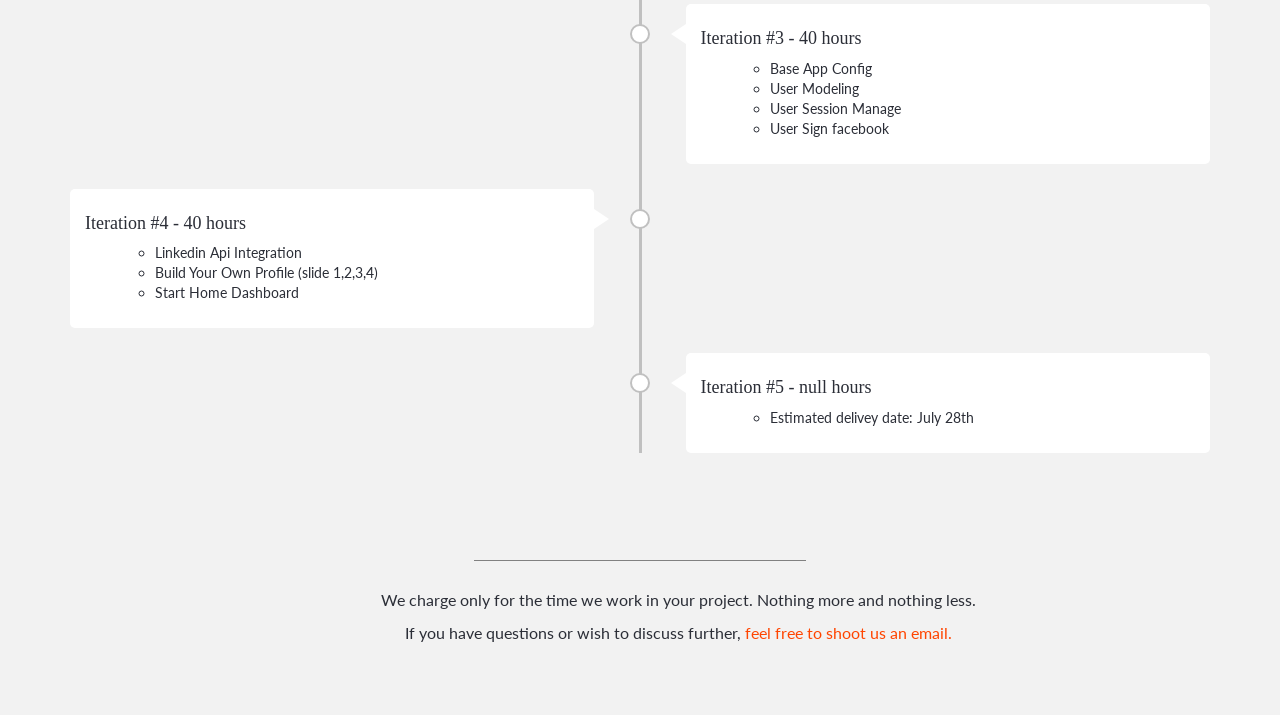
==== commit 05c13746: "Merge branch 'master' of https://github.com/joseayram/timeline-sc" ====
--- a/public/index.html
+++ b/public/index.html
@@ -44,8 +44,15 @@
       </div>
       
       <div class="row">
-        <div class="col-xs-12 col-md-7"><h3>The Team</h3><p><strong>1 Sr Designer/ UX / Project Manager</strong> . Point of contact.</p><p><strong>1 Sr Engineer</strong> . Code Reviews, Planning, Architecting.</p><p><strong>2 Jr Engineers</strong> . Integrations, programming, HTML, CSS.</p><p><strong>1 Jr Q/A.</strong></p></div>
-        <div class="col-xs-12 col-md-4"><h3>Velocity</h3><p><strong>60 hours per week</strong> until project is completed.</p><p><strong> Estimated delivery date.</strong> Early August 2014.</p><h3>Budget</h3><p><strong>$xxx USD</strong> Approximate total.</p></div>
+        <div class="col-xs-12 col-md-7">
+          <h3>The Team</h3>
+          <div class="team">
+          <p><strong>1 Sr Designer/ UX / Project Manager</strong> . Point of contact.</p>
+          <p><strong>1 Engineer</strong>. Integration. Programing. HTML CSS.</p>
+          <p><strong>1 Jr Q/A.</strong></p>
+        </div>
+        </div>
+        <div class="col-xs-12 col-md-4"><h3>Velocity</h3><p class="velocity"><strong>30 hours per week</strong> until project is completed.</p><p><strong> Estimated delivery date:</strong> <span class="delivery-date">Late October 2014.</span></p><h3>Budget</h3><p class="budget"></p></div>
       </div>
 
     </section>
@@ -73,4 +80,4 @@
     <script type="text/javascript" src="js/main.js"></script>
 
   </body>
-</html>+</html>
